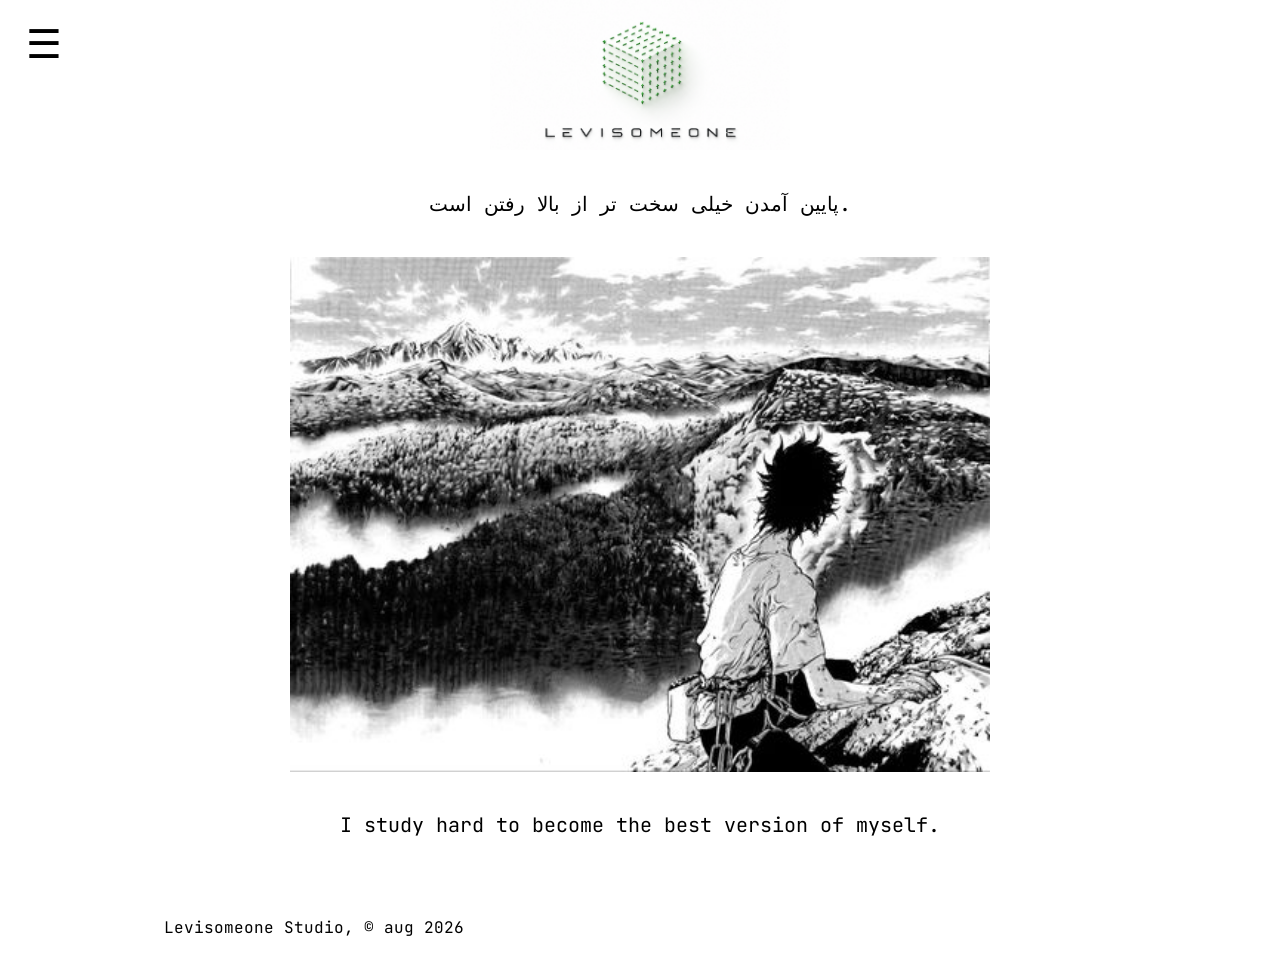
==== levisomeone/product/index.html @ 004642ea "Rename site.html to index.html" ====
<!DOCTYPE html>
<html lang="pt-br">
<head>
    <meta charset="utf-8">
    <meta http-equiv="X-UA-Compatible" content="IE=edge">
    <meta name="viewport" content="width=device-width, initial-scale=1.0">
    <meta name="theme-color" content>
    <link rel="icon" type="image/png" href="#">
    <link rel="stylesheet" href="../style/estilo.css">
    <link rel="preconnect" href="https://fonts.googleapis.com">
    <link rel="preconnect" href="https://fonts.gstatic.com" crossorigin>
    <link href="https://fonts.googleapis.com/css2?family=JetBrains+Mono:wght@100..800&display=swap" rel="stylesheet">
    
    <title>Levisomeone.studio</title>
</head>
<body>
    <header class="header-top">
        <button id="menu-btn">☰</button>
        <div class="img-logo">
            <img src="../cdn/logo.png" alt="logo">
        </div>
    </header>
    <main>
        <nav id="sidebar">
            <a href="#">Home</a>
            <a href="#">Projects</a>
        </nav>
    <br>


    <p>پایین آمدن خیلی سخت تر از بالا رفتن است.</p>
    <div class="img-container">
        <img src="../cdn/climber.jpg" alt="200px">
    </div>
    <p class="climber-text">I study hard to become the best version of myself.</p>
    </main>

    <footer  class="footer">
        <p class="footer-text">Levisomeone Studio, ©  aug 2026</p>
    </footer>

    <script src="../scripts/script.js"></script>
</body>
    
</html>
---- levisomeone/style/estilo.css ----
html, body {
    height: 100%;
    margin: 0;
}

body {
    font-family: "JetBrains Mono", sans-serif;

    min-height: 100vh;
    display: flex;
    flex-direction: column;
}

main {
    flex: 1;
}

p{
    color: black;
    font-size: 20px;
    text-align: center;
}

.img-container{
    display: flex;
    justify-content: center;
    margin: 40px 0;
}

.img-container img {
    width: 80%;
    max-width: 700px;
    height: auto;
}

.img-logo {
    display: flex;
    justify-content: center;
    align-items: center;
} 

.img-logo img{
    width: 300px;
    height: 150px;
    object-fit: cover;
    position: relative;
}

#menu-btn {
    color: black;
    font-size: 40px;
    background: transparent;
    border: none;
    cursor: pointer;

    z-index: 9999;
    position: fixed;
    top: 20px;
    left: 20px;
}

#sidebar {
    position: fixed;
    top: 0;
    left: -250px;
    width: 250px;
    height: 100vh;
    z-index: 1000;

    background-color: white;
    border-right: none;

    transition: left 0.3s ease;
    padding-top: 100px;
}

#sidebar a {
    display: block;
    color: black;
    text-decoration: none;
    padding: 15px 25px;
    font-size: 18px;
}

#sidebar a:hover {
    background-color: #f0f0f0;
}

#sidebar.open {
    left: 0;
    border-right: 1px solid black;
}

.footer {
    background-color: white;
    width: 100%;
    min-height: 60px;
    display: flex;
    align-items: flex-end;
    padding: 20px 5%;
}

.footer-text {
    margin-left: 100px;
    margin-bottom: 0;

    color: black;
    font-size: 16px;
}
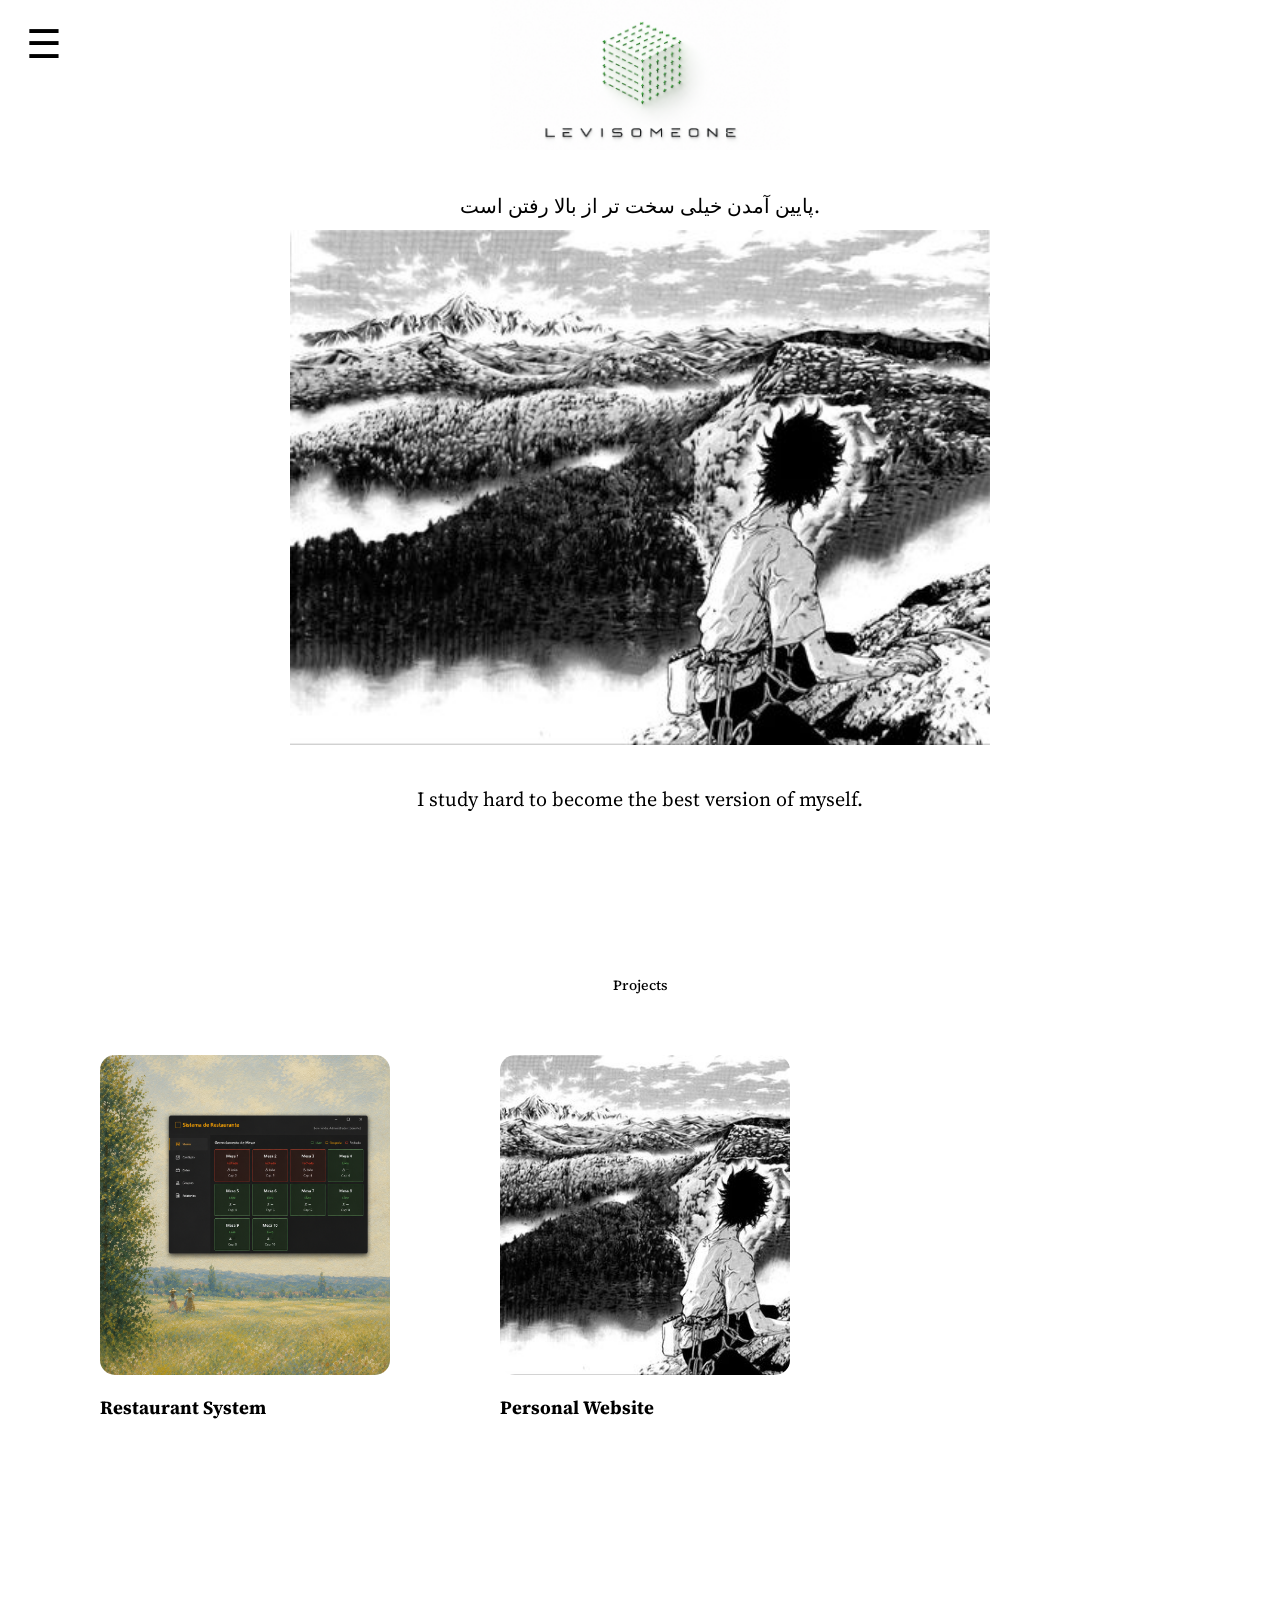
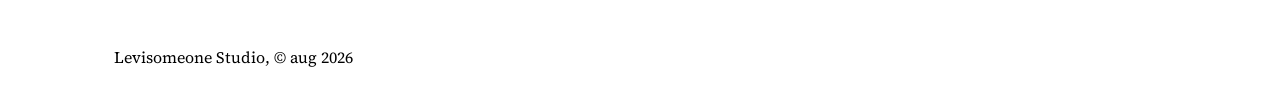
==== commit 020a0da8: "Add files via upload" ====
--- a/levisomeone/product/index.html
+++ b/levisomeone/product/index.html
@@ -7,9 +7,10 @@
     <meta name="theme-color" content>
     <link rel="icon" type="image/png" href="#">
     <link rel="stylesheet" href="../style/estilo.css">
+    <link rel="stylesheet" href="../style/projetos.css">
     <link rel="preconnect" href="https://fonts.googleapis.com">
     <link rel="preconnect" href="https://fonts.gstatic.com" crossorigin>
-    <link href="https://fonts.googleapis.com/css2?family=JetBrains+Mono:wght@100..800&display=swap" rel="stylesheet">
+    <link href="https://fonts.googleapis.com/css2?family=Source+Serif+4:ital,opsz,wght@0,8..60,200..900;1,8..60,200..900&display=swap" rel="stylesheet">
     
     <title>Levisomeone.studio</title>
 </head>
@@ -22,18 +23,55 @@
     </header>
     <main>
         <nav id="sidebar">
-            <a href="#">Home</a>
+            <a href="../product/site.html">Home</a>
             <a href="#">Projects</a>
         </nav>
     <br>
 
 
-    <p>پایین آمدن خیلی سخت تر از بالا رفتن است.</p>
+    <p class="phade">پایین آمدن خیلی سخت تر از بالا رفتن است.</p>
     <div class="img-container">
         <img src="../cdn/climber.jpg" alt="200px">
     </div>
     <p class="climber-text">I study hard to become the best version of myself.</p>
     </main>
+
+    <section class="projects">
+
+        <h2>Projects</h2>
+
+        <div class="projects-grid">
+
+            <article class="project-card">
+
+                <div class="project-image">
+                    <img id="project-img" src="../cdn/project1-1.png" alt="Projeto 1">
+                </div>
+
+                <div class="project-info">
+                    <h3>Restaurant System</h3>
+                    
+                </div>
+
+            </article>
+
+            <article class="project-card">
+
+                <div class="project-image">
+                    <img src="../cdn/climber.jpg" alt="Projeto 2">
+                </div>
+
+                <div class="project-info">
+                    <h3>Personal Website</h3>
+                    
+                </div>
+
+            </article>
+
+        </div>
+
+    </section>
+
 
     <footer  class="footer">
         <p class="footer-text">Levisomeone Studio, ©  aug 2026</p>
@@ -42,4 +80,4 @@
     <script src="../scripts/script.js"></script>
 </body>
     
-</html>
+</html>
--- a/levisomeone/style/estilo.css
+++ b/levisomeone/style/estilo.css
@@ -4,7 +4,7 @@
 }
 
 body {
-    font-family: "JetBrains Mono", sans-serif;
+    font-family: "Source Serif 4", serif;
 
     min-height: 100vh;
     display: flex;
@@ -19,6 +19,7 @@
     color: black;
     font-size: 20px;
     text-align: center;
+    margin-bottom: -30px;
 }
 
 .img-container{
@@ -101,9 +102,13 @@
 }
 
 .footer-text {
-    margin-left: 100px;
+    margin-left: 50px;
     margin-bottom: 0;
 
     color: black;
     font-size: 16px;
+}
+
+.phade p {
+    width: -100px;
 }
--- a/levisomeone/style/projetos.css
+++ b/levisomeone/style/projetos.css
@@ -0,0 +1,81 @@
+.projects {
+    margin-top: 180px;
+    margin-bottom: 150px;
+}
+
+.projects h2 {
+    text-align: center;
+    margin-bottom: 60px;
+    font-size: 14px;
+    font-weight: 500;
+}
+
+.projects-grid {
+    display: flex;
+    justify-content: flex-start;
+    gap: 50px;
+    margin-left: 100px;
+}
+
+.project-card {
+    width: 350px;
+}
+
+.project-image {
+    width: 300px;
+    height: 350px;
+    overflow: hidden;
+    border-radius: 20px;
+}
+
+.project-image img {
+    width: 100%;
+    height: 100%;
+    object-fit: cover;
+    display: block;
+    opacity: 1;
+    transition: opacity 0.4s ease, transform 0.4s ease;
+}
+
+
+.project-image:hover img {
+    transform: scale(1.05);
+}
+
+.project-card h3 {
+    margin-top: 20px;
+}
+
+.project-card p {
+    font-size: 14px;
+}
+
+.project-image {
+    width: 290px;
+    height: 320px;
+    overflow: hidden;
+    border-radius: 15px;
+
+}
+
+.project-image img {
+    width: 100%;
+    height: 100%;
+    object-fit: cover;
+    display: block;
+
+    transition: transform 0.4s ease;
+}
+
+.project-image:hover img {
+    transform: scale(1.05);
+}
+
+.project-card:hover .project-image img {
+    transform: scale(1.05);
+}
+
+.project-image img.fade {
+    opacity: 0;
+}
+
